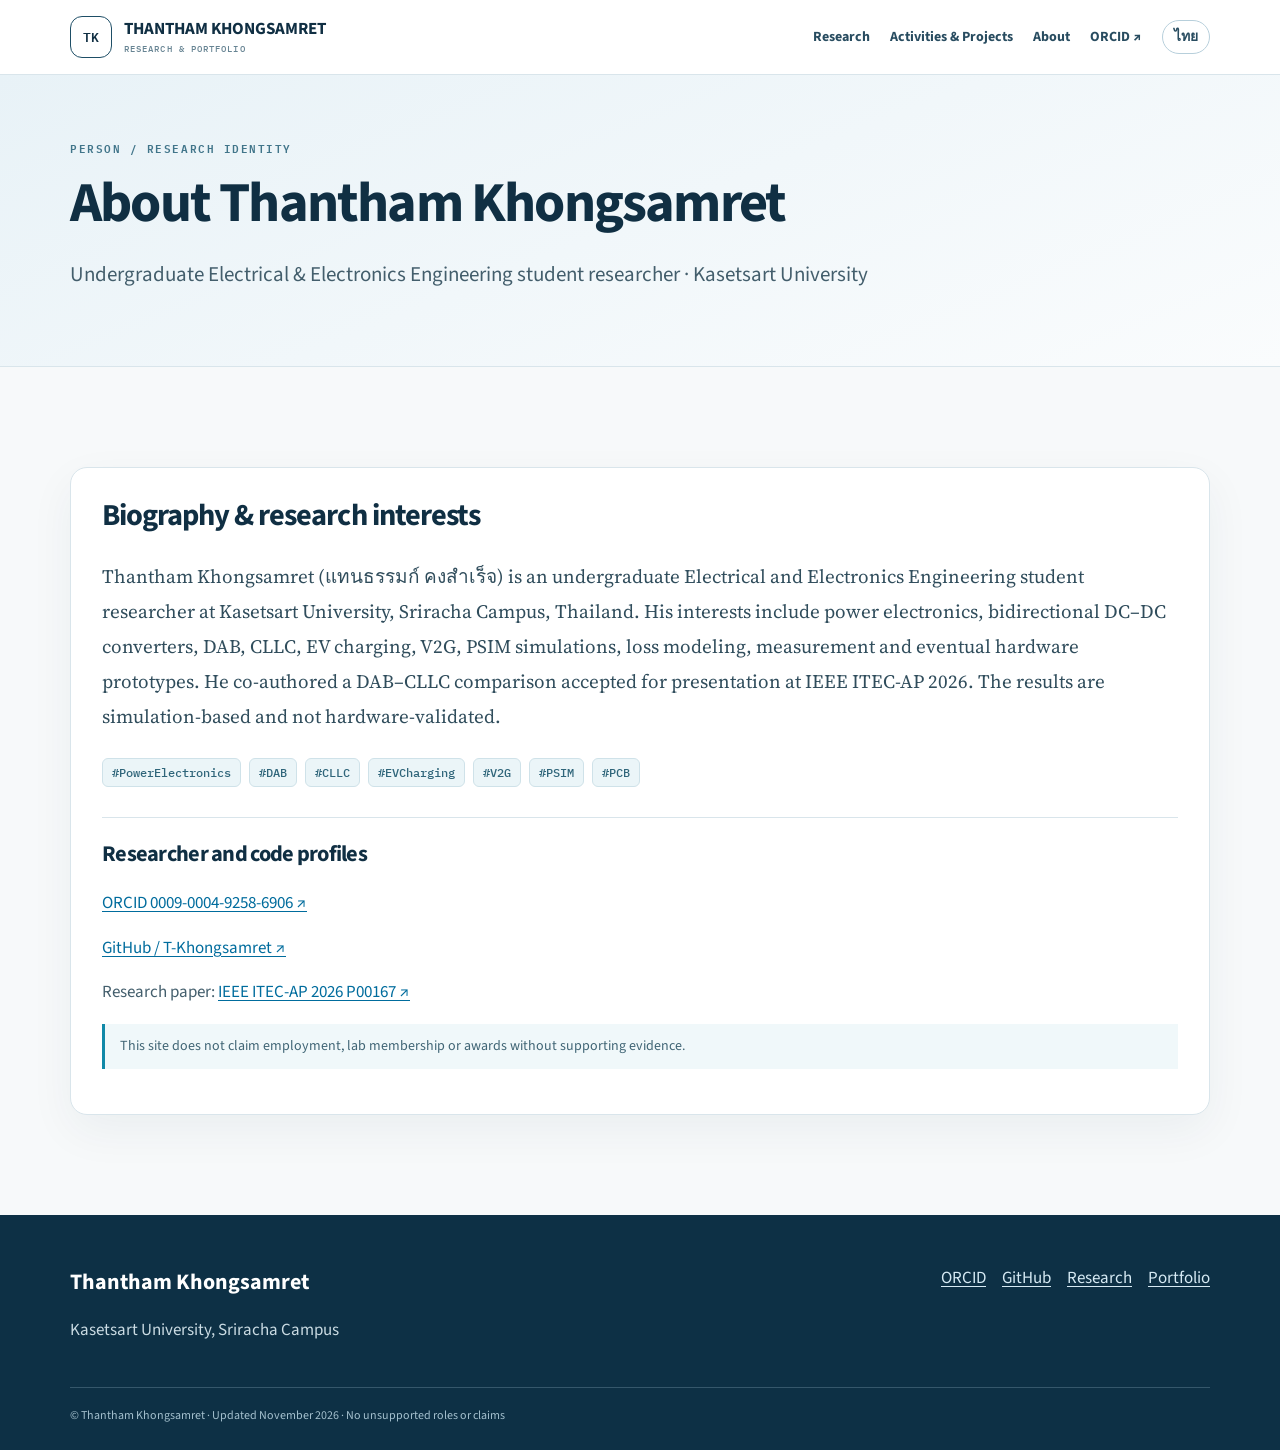
==== about/index.html @ dfe91312 "Create distinct bilingual project, learning, outreach, leadership, visits and about pages" ====
<!doctype html><html lang="en"><head><meta charset="utf-8"><meta name="viewport" content="width=device-width,initial-scale=1"><title>Thantham Khongsamret — Research Biography | Thantham Khongsamret</title><meta name="description" content="Thantham Khongsamret (แทนธรรมก์ คงสำเร็จ), power electronics and EV charging researcher at Kasetsart University."><meta name="robots" content="index,follow,max-image-preview:large"><meta name="author" content="Thantham Khongsamret"><link rel="canonical" href="https://t-khongsamret.github.io/about/"><link rel="alternate" hreflang="en" href="https://t-khongsamret.github.io/about/"><link rel="alternate" hreflang="th" href="https://t-khongsamret.github.io/th/about/"><link rel="me" href="https://orcid.org/0009-0004-9258-6906"><meta property="og:title" content="Thantham Khongsamret — Research Biography | Thantham Khongsamret"><meta property="og:description" content="Thantham Khongsamret (แทนธรรมก์ คงสำเร็จ), power electronics and EV charging researcher at Kasetsart University."><meta property="og:url" content="https://t-khongsamret.github.io/about/"><meta name="theme-color" content="#0d3045"><link rel="stylesheet" href="/assets/portfolio.css"><link rel="icon" type="image/svg+xml" href="/assets/favicon.svg"><script type="application/ld+json">{"@context":"https://schema.org","@type":"ProfilePage","mainEntity":{"@id":"https://t-khongsamret.github.io/#person","@type":"Person","name":"Thantham Khongsamret","alternateName":"แทนธรรมก์ คงสำเร็จ","sameAs":["https://orcid.org/0009-0004-9258-6906","https://github.com/T-Khongsamret"],"affiliation":{"@type":"CollegeOrUniversity","name":"Kasetsart University, Sriracha Campus"}}}</script></head><body><a href="#main" class="sno">Skip</a><header class="top"><div class="wrap top-inner"><a class="logo" href="/"><span class="logomark">TK</span><span><b>THANTHAM KHONGSAMRET</b><small>RESEARCH & PORTFOLIO</small></span></a><nav class="navlinks"><a href="/research/">Research</a><a href="/activities/">Activities & Projects</a><a href="/about/">About</a><a href="https://orcid.org/0009-0004-9258-6906" rel="me">ORCID ↗</a><a class="language" href="/th/">ไทย</a></nav></div></header><main id="main"><section class="pagehero"><div class="wrap"><div class="eyebrow">PERSON / RESEARCH IDENTITY</div><h1>About Thantham Khongsamret</h1><p class="lead">Undergraduate Electrical & Electronics Engineering student researcher · Kasetsart University</p></div></section><section class="section"><div class="wrap"><div class="panel"><h2>Biography & research interests</h2><p class="serif">Thantham Khongsamret (แทนธรรมก์ คงสำเร็จ) is an undergraduate Electrical and Electronics Engineering student researcher at Kasetsart University, Sriracha Campus, Thailand. His interests include power electronics, bidirectional DC–DC converters, DAB, CLLC, EV charging, V2G, PSIM simulations, loss modeling, measurement and eventual hardware prototypes. He co-authored a DAB–CLLC comparison accepted for presentation at IEEE ITEC-AP 2026. The results are simulation-based and not hardware-validated.</p><div class="pills"><span class="tag">#PowerElectronics</span><span class="tag">#DAB</span><span class="tag">#CLLC</span><span class="tag">#EVCharging</span><span class="tag">#V2G</span><span class="tag">#PSIM</span><span class="tag">#PCB</span></div><hr style="border:0;border-top:1px solid #d9e5eb;margin:24px 0"><h3>Researcher and code profiles</h3><p><a href="https://orcid.org/0009-0004-9258-6906" rel="me" target="_blank">ORCID 0009-0004-9258-6906 ↗</a></p><p><a href="https://github.com/T-Khongsamret" rel="me" target="_blank">GitHub / T-Khongsamret ↗</a></p><p>Research paper: <a href="/research/p00167/">IEEE ITEC-AP 2026 P00167 ↗</a></p><p class="note">This site does not claim employment, lab membership or awards without supporting evidence.</p></div></div></section></main><footer class="footer"><div class="wrap"><div class="footer-inner"><div><b>Thantham Khongsamret</b><p>Kasetsart University, Sriracha Campus</p></div><div class="footerlinks"><a href="https://orcid.org/0009-0004-9258-6906" rel="me">ORCID</a><a href="https://github.com/T-Khongsamret">GitHub</a><a href="/research/">Research</a><a href="/activities/">Portfolio</a></div></div><div class="copyright">© Thantham Khongsamret · Updated November 2026 · No unsupported roles or claims</div></div></footer><script defer src="/assets/portfolio.js"></script></body></html>
---- assets/portfolio.css ----
@import url('https://fonts.googleapis.com/css2?family=Source+Sans+3:wght@400;500;600;700;800&family=IBM+Plex+Mono:wght@400;500;600&family=Source+Serif+4:wght@400;600&display=swap');
:root{--ink:#102f43;--blue:#086b9f;--cyan:#1189a8;--muted:#567182;--line:#d9e5eb;--bg:#f7f9fa;--card:#fff;--shadow:0 16px 46px rgba(8,53,76,.055)}*{box-sizing:border-box}html{scroll-behavior:smooth}body{margin:0;color:var(--ink);background:var(--bg);font:17px/1.62 'Source Sans 3','Noto Sans Thai',Arial,sans-serif;-webkit-font-smoothing:antialiased}a{color:#006c9d;text-underline-offset:3px}h1,h2,h3{line-height:1.14;letter-spacing:-.032em;margin-top:0}h1{font-size:clamp(2.75rem,5vw,5rem)}h2{font-size:clamp(1.9rem,3vw,3rem)}h3{font-size:1.4rem}p{color:#435e6c}img,svg{max-width:100%}.wrap{width:min(1140px,calc(100% - 44px));margin:auto}.eyebrow{font:600 11px/1.5 'IBM Plex Mono',monospace;letter-spacing:.14em;text-transform:uppercase;color:#41758a}.code{font-family:'IBM Plex Mono',monospace;font-size:.85em}.top{position:sticky;top:0;z-index:50;background:rgba(255,255,255,.98);border-bottom:1px solid var(--line)}.top-inner{display:flex;align-items:center;justify-content:space-between;gap:20px;min-height:74px}.logo{display:flex;gap:12px;align-items:center;text-decoration:none;color:var(--ink)}.logomark{display:grid;place-items:center;border:1px solid #1e4e66;border-radius:12px;font:600 13px 'IBM Plex Mono';width:42px;height:42px}.logo b{display:block;font-size:17px;line-height:1.1}.logo small{display:block;margin-top:5px;font:500 9px 'IBM Plex Mono';letter-spacing:.12em;color:#678493}.navlinks{display:flex;flex-wrap:wrap;align-items:center;gap:20px}.navlinks a{font-size:14px;font-weight:700;color:#284c60;text-decoration:none}.navlinks .language{border:1px solid #b7cfdb;padding:5px 11px;border-radius:99px}.navlinks a:hover{color:var(--blue)}.hero{padding:94px 0;background:linear-gradient(152deg,#eaf4f7 0%,#f8fbfc 53%,#edf4f7 100%);border-bottom:1px solid var(--line)}.hero-grid{display:grid;grid-template-columns:1.06fr .94fr;align-items:center;gap:46px}.hero h1{margin:12px 0 20px}.lead{font-size:21px;line-height:1.63;max-width:770px}.accent{color:#0786aa}.pills{display:flex;gap:8px;flex-wrap:wrap;margin:24px 0 30px}.pill,.tag{font:500 12px 'IBM Plex Mono',monospace;color:#2f657a;background:#ebf5f8;border:1px solid #cfe2e9;padding:6px 9px;border-radius:6px}.btnrow{display:flex;gap:10px;flex-wrap:wrap;margin-top:20px}.btn{display:inline-flex;align-items:center;justify-content:center;gap:8px;min-height:44px;border:1px solid #0d3c54;border-radius:9px;padding:10px 17px;background:#0d3c54;color:#fff;text-decoration:none;font-size:14px;font-weight:700;cursor:pointer}.btn:hover{background:#006893;color:white}.btn.light{background:#fff;color:#0d3c54;border-color:#bfd3dd}.btn.light:hover{background:#eaf5fa;color:#086a97}.hero-figure,.panel,.tile,.paper-card{background:white;border:1px solid var(--line);border-radius:17px;box-shadow:var(--shadow)}.hero-figure{padding:22px}.figure-cap{display:flex;justify-content:space-between;align-items:center;gap:10px;border-bottom:1px solid var(--line);padding-bottom:15px}.figure-cap b{font:600 12px 'IBM Plex Mono'}.figarea{padding:15px;background:#f1f8fb;margin:20px 0;border-radius:9px}.numbers{display:grid;grid-template-columns:repeat(3,1fr);gap:9px}.numbers b{display:block;font-size:28px;line-height:1.2}.numbers small{font-size:11px;color:#607b89}.section{padding:76px 0}.section.soft{background:#edf4f7}.section-header{display:flex;align-items:end;justify-content:space-between;gap:24px;margin-bottom:29px}.section-header h2{margin:8px 0 0}.section-header p{max-width:410px;margin:0}.grid3{display:grid;grid-template-columns:repeat(3,minmax(0,1fr));gap:18px}.tile{display:block;text-decoration:none;color:inherit;min-height:206px;padding:24px;transition:.15s}.tile:hover{transform:translateY(-2px);border-color:#91b9c9}.tile h3{margin:27px 0 8px}.tile p{font-size:14px;line-height:1.5}.tile .index{font:500 12px 'IBM Plex Mono';color:#88a4b1}.tile span{font-weight:700;color:var(--blue);font-size:14px}.feature{display:grid;grid-template-columns:.8fr 1.2fr;border:1px solid var(--line);border-radius:17px;overflow:hidden;background:#fff;box-shadow:var(--shadow)}.feature .art{padding:25px;background:#eaf5f9;display:flex;flex-direction:column;justify-content:center}.feature .body{padding:35px 40px}.feature .body h3{font-size:2rem;margin:15px 0}.feature .body p{max-width:660px}.note{border-left:3px solid var(--cyan);padding:11px 15px;background:#f0f8fa;color:#406575;font-size:14px}.pagehero{background:linear-gradient(158deg,#e8f2f7,#fafcfd);border-bottom:1px solid var(--line);padding:65px 0 54px}.pagehero h1{font-size:clamp(2.5rem,4.4vw,4.2rem);max-width:1050px;margin:15px 0}.pagehero p{max-width:880px}.crumb{font:500 12px 'IBM Plex Mono';color:#617f8e}.crumb a{text-decoration:none}.panel{padding:31px;margin:24px 0}.panel h2{font-size:1.9rem}.paper-layout{display:grid;grid-template-columns:2fr .85fr;gap:26px;align-items:start}.side{position:sticky;top:95px}.side a{display:block;margin:11px 0}.metrics{display:grid;grid-template-columns:repeat(3,1fr);gap:12px}.metric{padding:18px;background:#ecf6f9;border-radius:11px}.metric b{display:block;font-size:27px}.metric small{font-size:12px;color:#5b7888}.figure{background:#eef7fa;border:1px solid #d8e8ef;border-radius:12px;padding:20px;margin:23px 0}.tiny{font-size:12px;color:#688390}.copy{background:white;border:1px solid #bfcfd8;border-radius:9px;padding:8px 13px;cursor:pointer;font:600 13px 'Source Sans 3'}.serif{font:19px/1.85 'Source Serif 4',Georgia,serif;color:#304d5c}.tile.blank{border-style:dashed;box-shadow:none}.chipbar{display:flex;gap:10px;flex-wrap:wrap;margin:22px 0}.chip{background:#fff;border:1px solid #c9dae3;padding:8px 14px;border-radius:30px;cursor:pointer;color:#4b6979}.chip.active{background:#113e57;color:#fff}.search{padding:13px 16px;border:1px solid #b9cfd9;border-radius:11px;width:100%;background:#fff;font:inherit;margin-bottom:24px}.research-grid{display:grid;grid-template-columns:repeat(2,1fr);gap:19px}.paper-card{padding:27px}.paper-card h3{margin:13px 0}.paper-card p{font-size:15px}.paper-card .tag{display:inline-block;margin:4px 5px 4px 0}.status{font-size:13px;color:#537383;font-weight:600}.footer{background:#0d3045;color:#d6e6ee;padding:50px 0 25px}.footer b{color:#fff;font-size:22px}.footer p{color:#cadbe3}.footer a{color:#d6eaf4}.footer-inner{display:flex;flex-wrap:wrap;gap:20px;align-items:start;justify-content:space-between}.footerlinks{display:flex;flex-wrap:wrap;gap:16px}.copyright{border-top:1px solid #35576b;margin-top:25px;padding-top:18px;color:#a4c0ce;font-size:12px}.archive{font-size:13px;border:1px dashed #bad1dc;padding:20px;border-radius:10px}.noresults{padding:25px;border:1px dashed #bed1da}.license{padding:14px 16px;border:1px solid #dec79e;background:#fff8e9;border-radius:10px;color:#775b33;font-size:14px}.responsive-frame{border:1px solid #bed0d9;border-radius:10px;width:100%;height:540px;background:#f3f6f7}.sno{position:absolute;left:-100vw}.sno:focus{left:12px;top:12px;background:white;padding:8px}section[id]{scroll-margin-top:85px}@media(max-width:900px){.hero-grid,.paper-layout{grid-template-columns:1fr}.hero{padding:54px 0}.side{position:static}.grid3{grid-template-columns:repeat(2,1fr)}.feature .body{padding:27px}}@media(max-width:650px){body{font-size:16px}.wrap{width:calc(100% - 30px)}.top-inner{display:block;padding:13px 0}.logo{margin-bottom:14px}.navlinks{gap:13px}.navlinks a{font-size:12px}.hero h1{font-size:3.05rem}.lead{font-size:18px}.section{padding:48px 0}.section-header{display:block}.grid3,.feature,.research-grid,.metrics{grid-template-columns:1fr}.feature .art{padding:17px}.feature .body{padding:24px}.panel{padding:20px}.pagehero{padding:45px 0}.responsive-frame{height:380px}}
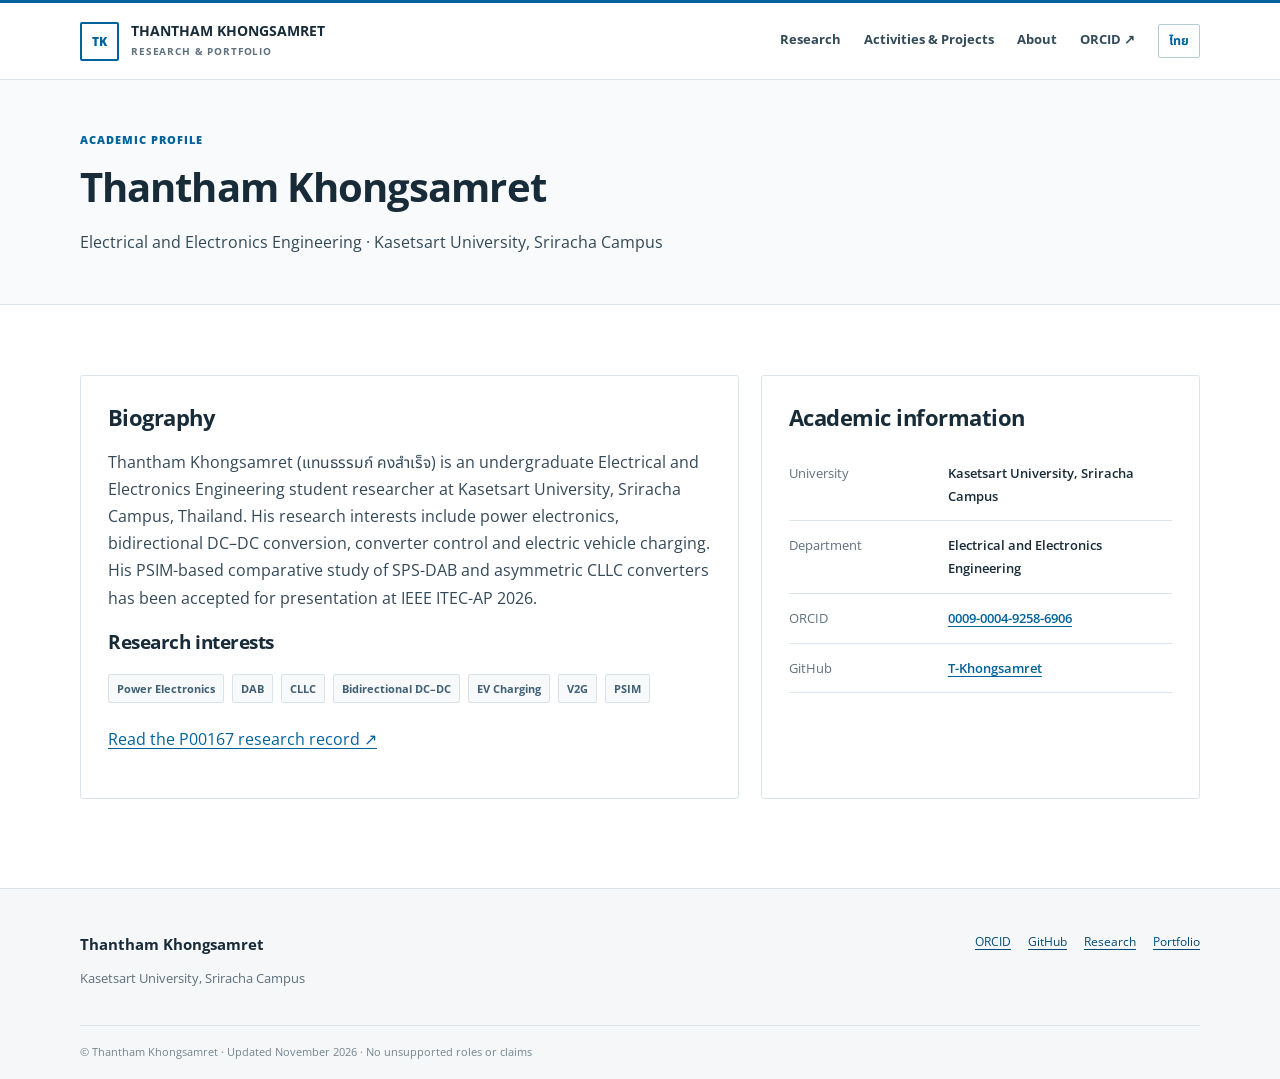
==== commit 0b7e08ca: "Simplify academic biography and remove process-oriented website copy" ====
--- a/about/index.html
+++ b/about/index.html
@@ -1 +1 @@
-<!doctype html><html lang="en"><head><meta charset="utf-8"><meta name="viewport" content="width=device-width,initial-scale=1"><title>Thantham Khongsamret — Research Biography | Thantham Khongsamret</title><meta name="description" content="Thantham Khongsamret (แทนธรรมก์ คงสำเร็จ), power electronics and EV charging researcher at Kasetsart University."><meta name="robots" content="index,follow,max-image-preview:large"><meta name="author" content="Thantham Khongsamret"><link rel="canonical" href="https://t-khongsamret.github.io/about/"><link rel="alternate" hreflang="en" href="https://t-khongsamret.github.io/about/"><link rel="alternate" hreflang="th" href="https://t-khongsamret.github.io/th/about/"><link rel="me" href="https://orcid.org/0009-0004-9258-6906"><meta property="og:title" content="Thantham Khongsamret — Research Biography | Thantham Khongsamret"><meta property="og:description" content="Thantham Khongsamret (แทนธรรมก์ คงสำเร็จ), power electronics and EV charging researcher at Kasetsart University."><meta property="og:url" content="https://t-khongsamret.github.io/about/"><meta name="theme-color" content="#0d3045"><link rel="stylesheet" href="/assets/portfolio.css"><link rel="icon" type="image/svg+xml" href="/assets/favicon.svg"><script type="application/ld+json">{"@context":"https://schema.org","@type":"ProfilePage","mainEntity":{"@id":"https://t-khongsamret.github.io/#person","@type":"Person","name":"Thantham Khongsamret","alternateName":"แทนธรรมก์ คงสำเร็จ","sameAs":["https://orcid.org/0009-0004-9258-6906","https://github.com/T-Khongsamret"],"affiliation":{"@type":"CollegeOrUniversity","name":"Kasetsart University, Sriracha Campus"}}}</script></head><body><a href="#main" class="sno">Skip</a><header class="top"><div class="wrap top-inner"><a class="logo" href="/"><span class="logomark">TK</span><span><b>THANTHAM KHONGSAMRET</b><small>RESEARCH & PORTFOLIO</small></span></a><nav class="navlinks"><a href="/research/">Research</a><a href="/activities/">Activities & Projects</a><a href="/about/">About</a><a href="https://orcid.org/0009-0004-9258-6906" rel="me">ORCID ↗</a><a class="language" href="/th/">ไทย</a></nav></div></header><main id="main"><section class="pagehero"><div class="wrap"><div class="eyebrow">PERSON / RESEARCH IDENTITY</div><h1>About Thantham Khongsamret</h1><p class="lead">Undergraduate Electrical & Electronics Engineering student researcher · Kasetsart University</p></div></section><section class="section"><div class="wrap"><div class="panel"><h2>Biography & research interests</h2><p class="serif">Thantham Khongsamret (แทนธรรมก์ คงสำเร็จ) is an undergraduate Electrical and Electronics Engineering student researcher at Kasetsart University, Sriracha Campus, Thailand. His interests include power electronics, bidirectional DC–DC converters, DAB, CLLC, EV charging, V2G, PSIM simulations, loss modeling, measurement and eventual hardware prototypes. He co-authored a DAB–CLLC comparison accepted for presentation at IEEE ITEC-AP 2026. The results are simulation-based and not hardware-validated.</p><div class="pills"><span class="tag">#PowerElectronics</span><span class="tag">#DAB</span><span class="tag">#CLLC</span><span class="tag">#EVCharging</span><span class="tag">#V2G</span><span class="tag">#PSIM</span><span class="tag">#PCB</span></div><hr style="border:0;border-top:1px solid #d9e5eb;margin:24px 0"><h3>Researcher and code profiles</h3><p><a href="https://orcid.org/0009-0004-9258-6906" rel="me" target="_blank">ORCID 0009-0004-9258-6906 ↗</a></p><p><a href="https://github.com/T-Khongsamret" rel="me" target="_blank">GitHub / T-Khongsamret ↗</a></p><p>Research paper: <a href="/research/p00167/">IEEE ITEC-AP 2026 P00167 ↗</a></p><p class="note">This site does not claim employment, lab membership or awards without supporting evidence.</p></div></div></section></main><footer class="footer"><div class="wrap"><div class="footer-inner"><div><b>Thantham Khongsamret</b><p>Kasetsart University, Sriracha Campus</p></div><div class="footerlinks"><a href="https://orcid.org/0009-0004-9258-6906" rel="me">ORCID</a><a href="https://github.com/T-Khongsamret">GitHub</a><a href="/research/">Research</a><a href="/activities/">Portfolio</a></div></div><div class="copyright">© Thantham Khongsamret · Updated November 2026 · No unsupported roles or claims</div></div></footer><script defer src="/assets/portfolio.js"></script></body></html>+<!doctype html><html lang="en"><head><meta charset="utf-8"><meta name="viewport" content="width=device-width,initial-scale=1"><title>Thantham Khongsamret — Research Biography | Thantham Khongsamret</title><meta name="description" content="Thantham Khongsamret (แทนธรรมก์ คงสำเร็จ), power electronics and EV charging researcher at Kasetsart University."><meta name="robots" content="index,follow,max-image-preview:large"><meta name="author" content="Thantham Khongsamret"><link rel="canonical" href="https://t-khongsamret.github.io/about/"><link rel="alternate" hreflang="en" href="https://t-khongsamret.github.io/about/"><link rel="alternate" hreflang="th" href="https://t-khongsamret.github.io/th/about/"><link rel="me" href="https://orcid.org/0009-0004-9258-6906"><meta property="og:title" content="Thantham Khongsamret — Research Biography | Thantham Khongsamret"><meta property="og:description" content="Thantham Khongsamret (แทนธรรมก์ คงสำเร็จ), power electronics and EV charging researcher at Kasetsart University."><meta property="og:url" content="https://t-khongsamret.github.io/about/"><meta name="theme-color" content="#0d3045"><link rel="stylesheet" href="/assets/portfolio.css"><link rel="icon" type="image/svg+xml" href="/assets/favicon.svg"><script type="application/ld+json">{"@context":"https://schema.org","@type":"ProfilePage","mainEntity":{"@id":"https://t-khongsamret.github.io/#person","@type":"Person","name":"Thantham Khongsamret","alternateName":"แทนธรรมก์ คงสำเร็จ","sameAs":["https://orcid.org/0009-0004-9258-6906","https://github.com/T-Khongsamret"],"affiliation":{"@type":"CollegeOrUniversity","name":"Kasetsart University, Sriracha Campus"}}}</script></head><body><a href="#main" class="sno">Skip</a><header class="top"><div class="wrap top-inner"><a class="logo" href="/"><span class="logomark">TK</span><span><b>THANTHAM KHONGSAMRET</b><small>RESEARCH & PORTFOLIO</small></span></a><nav class="navlinks"><a href="/research/">Research</a><a href="/activities/">Activities & Projects</a><a href="/about/">About</a><a href="https://orcid.org/0009-0004-9258-6906" rel="me">ORCID ↗</a><a class="language" href="/th/">ไทย</a></nav></div></header><main id="main"><section class="pagehero"><div class="wrap"><div class="eyebrow">ACADEMIC PROFILE</div><h1>Thantham Khongsamret</h1><p class="lead">Electrical and Electronics Engineering · Kasetsart University, Sriracha Campus</p></div></section><section class="section"><div class="wrap about-grid"><article class="panel"><h2>Biography</h2><p>Thantham Khongsamret (แทนธรรมก์ คงสำเร็จ) is an undergraduate Electrical and Electronics Engineering student researcher at Kasetsart University, Sriracha Campus, Thailand. His research interests include power electronics, bidirectional DC–DC conversion, converter control and electric vehicle charging. His PSIM-based comparative study of SPS-DAB and asymmetric CLLC converters has been accepted for presentation at IEEE ITEC-AP 2026.</p><h3>Research interests</h3><div class="pills"><span class="tag">Power Electronics</span><span class="tag">DAB</span><span class="tag">CLLC</span><span class="tag">Bidirectional DC–DC</span><span class="tag">EV Charging</span><span class="tag">V2G</span><span class="tag">PSIM</span></div><p><a href="/research/p00167/">Read the P00167 research record ↗</a></p></article><aside class="panel"><h2>Academic information</h2><dl><div class="facts"><dt>University</dt><dd>Kasetsart University, Sriracha Campus</dd></div><div class="facts"><dt>Department</dt><dd>Electrical and Electronics Engineering</dd></div><div class="facts"><dt>ORCID</dt><dd><a href="https://orcid.org/0009-0004-9258-6906" rel="me">0009-0004-9258-6906</a></dd></div><div class="facts"><dt>GitHub</dt><dd><a href="https://github.com/T-Khongsamret">T-Khongsamret</a></dd></div></dl></aside></div></section></main><footer class="footer"><div class="wrap"><div class="footer-inner"><div><b>Thantham Khongsamret</b><p>Kasetsart University, Sriracha Campus</p></div><div class="footerlinks"><a href="https://orcid.org/0009-0004-9258-6906" rel="me">ORCID</a><a href="https://github.com/T-Khongsamret">GitHub</a><a href="/research/">Research</a><a href="/activities/">Portfolio</a></div></div><div class="copyright">© Thantham Khongsamret · Updated November 2026 · No unsupported roles or claims</div></div></footer><script defer src="/assets/portfolio.js"></script></body></html>
--- a/assets/portfolio.css
+++ b/assets/portfolio.css
@@ -1,2 +1,16 @@
-@import url('https://fonts.googleapis.com/css2?family=Source+Sans+3:wght@400;500;600;700;800&family=IBM+Plex+Mono:wght@400;500;600&family=Source+Serif+4:wght@400;600&display=swap');
-:root{--ink:#102f43;--blue:#086b9f;--cyan:#1189a8;--muted:#567182;--line:#d9e5eb;--bg:#f7f9fa;--card:#fff;--shadow:0 16px 46px rgba(8,53,76,.055)}*{box-sizing:border-box}html{scroll-behavior:smooth}body{margin:0;color:var(--ink);background:var(--bg);font:17px/1.62 'Source Sans 3','Noto Sans Thai',Arial,sans-serif;-webkit-font-smoothing:antialiased}a{color:#006c9d;text-underline-offset:3px}h1,h2,h3{line-height:1.14;letter-spacing:-.032em;margin-top:0}h1{font-size:clamp(2.75rem,5vw,5rem)}h2{font-size:clamp(1.9rem,3vw,3rem)}h3{font-size:1.4rem}p{color:#435e6c}img,svg{max-width:100%}.wrap{width:min(1140px,calc(100% - 44px));margin:auto}.eyebrow{font:600 11px/1.5 'IBM Plex Mono',monospace;letter-spacing:.14em;text-transform:uppercase;color:#41758a}.code{font-family:'IBM Plex Mono',monospace;font-size:.85em}.top{position:sticky;top:0;z-index:50;background:rgba(255,255,255,.98);border-bottom:1px solid var(--line)}.top-inner{display:flex;align-items:center;justify-content:space-between;gap:20px;min-height:74px}.logo{display:flex;gap:12px;align-items:center;text-decoration:none;color:var(--ink)}.logomark{display:grid;place-items:center;border:1px solid #1e4e66;border-radius:12px;font:600 13px 'IBM Plex Mono';width:42px;height:42px}.logo b{display:block;font-size:17px;line-height:1.1}.logo small{display:block;margin-top:5px;font:500 9px 'IBM Plex Mono';letter-spacing:.12em;color:#678493}.navlinks{display:flex;flex-wrap:wrap;align-items:center;gap:20px}.navlinks a{font-size:14px;font-weight:700;color:#284c60;text-decoration:none}.navlinks .language{border:1px solid #b7cfdb;padding:5px 11px;border-radius:99px}.navlinks a:hover{color:var(--blue)}.hero{padding:94px 0;background:linear-gradient(152deg,#eaf4f7 0%,#f8fbfc 53%,#edf4f7 100%);border-bottom:1px solid var(--line)}.hero-grid{display:grid;grid-template-columns:1.06fr .94fr;align-items:center;gap:46px}.hero h1{margin:12px 0 20px}.lead{font-size:21px;line-height:1.63;max-width:770px}.accent{color:#0786aa}.pills{display:flex;gap:8px;flex-wrap:wrap;margin:24px 0 30px}.pill,.tag{font:500 12px 'IBM Plex Mono',monospace;color:#2f657a;background:#ebf5f8;border:1px solid #cfe2e9;padding:6px 9px;border-radius:6px}.btnrow{display:flex;gap:10px;flex-wrap:wrap;margin-top:20px}.btn{display:inline-flex;align-items:center;justify-content:center;gap:8px;min-height:44px;border:1px solid #0d3c54;border-radius:9px;padding:10px 17px;background:#0d3c54;color:#fff;text-decoration:none;font-size:14px;font-weight:700;cursor:pointer}.btn:hover{background:#006893;color:white}.btn.light{background:#fff;color:#0d3c54;border-color:#bfd3dd}.btn.light:hover{background:#eaf5fa;color:#086a97}.hero-figure,.panel,.tile,.paper-card{background:white;border:1px solid var(--line);border-radius:17px;box-shadow:var(--shadow)}.hero-figure{padding:22px}.figure-cap{display:flex;justify-content:space-between;align-items:center;gap:10px;border-bottom:1px solid var(--line);padding-bottom:15px}.figure-cap b{font:600 12px 'IBM Plex Mono'}.figarea{padding:15px;background:#f1f8fb;margin:20px 0;border-radius:9px}.numbers{display:grid;grid-template-columns:repeat(3,1fr);gap:9px}.numbers b{display:block;font-size:28px;line-height:1.2}.numbers small{font-size:11px;color:#607b89}.section{padding:76px 0}.section.soft{background:#edf4f7}.section-header{display:flex;align-items:end;justify-content:space-between;gap:24px;margin-bottom:29px}.section-header h2{margin:8px 0 0}.section-header p{max-width:410px;margin:0}.grid3{display:grid;grid-template-columns:repeat(3,minmax(0,1fr));gap:18px}.tile{display:block;text-decoration:none;color:inherit;min-height:206px;padding:24px;transition:.15s}.tile:hover{transform:translateY(-2px);border-color:#91b9c9}.tile h3{margin:27px 0 8px}.tile p{font-size:14px;line-height:1.5}.tile .index{font:500 12px 'IBM Plex Mono';color:#88a4b1}.tile span{font-weight:700;color:var(--blue);font-size:14px}.feature{display:grid;grid-template-columns:.8fr 1.2fr;border:1px solid var(--line);border-radius:17px;overflow:hidden;background:#fff;box-shadow:var(--shadow)}.feature .art{padding:25px;background:#eaf5f9;display:flex;flex-direction:column;justify-content:center}.feature .body{padding:35px 40px}.feature .body h3{font-size:2rem;margin:15px 0}.feature .body p{max-width:660px}.note{border-left:3px solid var(--cyan);padding:11px 15px;background:#f0f8fa;color:#406575;font-size:14px}.pagehero{background:linear-gradient(158deg,#e8f2f7,#fafcfd);border-bottom:1px solid var(--line);padding:65px 0 54px}.pagehero h1{font-size:clamp(2.5rem,4.4vw,4.2rem);max-width:1050px;margin:15px 0}.pagehero p{max-width:880px}.crumb{font:500 12px 'IBM Plex Mono';color:#617f8e}.crumb a{text-decoration:none}.panel{padding:31px;margin:24px 0}.panel h2{font-size:1.9rem}.paper-layout{display:grid;grid-template-columns:2fr .85fr;gap:26px;align-items:start}.side{position:sticky;top:95px}.side a{display:block;margin:11px 0}.metrics{display:grid;grid-template-columns:repeat(3,1fr);gap:12px}.metric{padding:18px;background:#ecf6f9;border-radius:11px}.metric b{display:block;font-size:27px}.metric small{font-size:12px;color:#5b7888}.figure{background:#eef7fa;border:1px solid #d8e8ef;border-radius:12px;padding:20px;margin:23px 0}.tiny{font-size:12px;color:#688390}.copy{background:white;border:1px solid #bfcfd8;border-radius:9px;padding:8px 13px;cursor:pointer;font:600 13px 'Source Sans 3'}.serif{font:19px/1.85 'Source Serif 4',Georgia,serif;color:#304d5c}.tile.blank{border-style:dashed;box-shadow:none}.chipbar{display:flex;gap:10px;flex-wrap:wrap;margin:22px 0}.chip{background:#fff;border:1px solid #c9dae3;padding:8px 14px;border-radius:30px;cursor:pointer;color:#4b6979}.chip.active{background:#113e57;color:#fff}.search{padding:13px 16px;border:1px solid #b9cfd9;border-radius:11px;width:100%;background:#fff;font:inherit;margin-bottom:24px}.research-grid{display:grid;grid-template-columns:repeat(2,1fr);gap:19px}.paper-card{padding:27px}.paper-card h3{margin:13px 0}.paper-card p{font-size:15px}.paper-card .tag{display:inline-block;margin:4px 5px 4px 0}.status{font-size:13px;color:#537383;font-weight:600}.footer{background:#0d3045;color:#d6e6ee;padding:50px 0 25px}.footer b{color:#fff;font-size:22px}.footer p{color:#cadbe3}.footer a{color:#d6eaf4}.footer-inner{display:flex;flex-wrap:wrap;gap:20px;align-items:start;justify-content:space-between}.footerlinks{display:flex;flex-wrap:wrap;gap:16px}.copyright{border-top:1px solid #35576b;margin-top:25px;padding-top:18px;color:#a4c0ce;font-size:12px}.archive{font-size:13px;border:1px dashed #bad1dc;padding:20px;border-radius:10px}.noresults{padding:25px;border:1px dashed #bed1da}.license{padding:14px 16px;border:1px solid #dec79e;background:#fff8e9;border-radius:10px;color:#775b33;font-size:14px}.responsive-frame{border:1px solid #bed0d9;border-radius:10px;width:100%;height:540px;background:#f3f6f7}.sno{position:absolute;left:-100vw}.sno:focus{left:12px;top:12px;background:white;padding:8px}section[id]{scroll-margin-top:85px}@media(max-width:900px){.hero-grid,.paper-layout{grid-template-columns:1fr}.hero{padding:54px 0}.side{position:static}.grid3{grid-template-columns:repeat(2,1fr)}.feature .body{padding:27px}}@media(max-width:650px){body{font-size:16px}.wrap{width:calc(100% - 30px)}.top-inner{display:block;padding:13px 0}.logo{margin-bottom:14px}.navlinks{gap:13px}.navlinks a{font-size:12px}.hero h1{font-size:3.05rem}.lead{font-size:18px}.section{padding:48px 0}.section-header{display:block}.grid3,.feature,.research-grid,.metrics{grid-template-columns:1fr}.feature .art{padding:17px}.feature .body{padding:24px}.panel{padding:20px}.pagehero{padding:45px 0}.responsive-frame{height:380px}}+@import url('https://fonts.googleapis.com/css2?family=Open+Sans:wght@400;500;600;700;800&family=Noto+Sans+Thai:wght@400;500;600;700&display=swap');
+:root{--blue:#00629b;--darkblue:#004a77;--ink:#172b38;--body:#344957;--muted:#60717e;--line:#dce4e9;--bg:#f6f8fa;--paper:#fff}
+*{box-sizing:border-box}html{scroll-behavior:smooth}body{margin:0;background:white;color:var(--ink);font:15.5px/1.75 'Open Sans','Noto Sans Thai',Arial,sans-serif;-webkit-font-smoothing:antialiased}img,svg{max-width:100%;height:auto}a{color:var(--blue);text-underline-offset:3px}a:hover{color:var(--darkblue)}h1,h2,h3{line-height:1.3;letter-spacing:-.023em;color:var(--ink);margin:0 0 17px;font-weight:700}h1{font-size:clamp(2.25rem,3.8vw,3.55rem)}h2{font-size:clamp(1.6rem,2.4vw,2.16rem)}h3{font-size:1.2rem}p{color:var(--body);margin:0 0 18px}button,input{font:inherit}button{cursor:pointer}.wrap{width:min(1120px,calc(100% - 50px));margin:auto}.eyebrow{font-size:11px;line-height:1.5;font-weight:800;letter-spacing:.09em;text-transform:uppercase;color:var(--blue)}.code{font-family:ui-monospace,Consolas,monospace;font-size:.85em}.tiny{font-size:11.5px;color:var(--muted);line-height:1.65}.sno{position:absolute;left:-9999px}.sno:focus{left:15px;top:15px;background:white;padding:9px;z-index:99}*:focus-visible{outline:3px solid #83c9ea;outline-offset:3px}
+.top{background:white;position:sticky;top:0;z-index:50;border-top:3px solid var(--blue);border-bottom:1px solid var(--line)}.top-inner{display:flex;align-items:center;justify-content:space-between;gap:24px;min-height:76px}.logo{display:flex;gap:12px;align-items:center;color:var(--ink);text-decoration:none;white-space:nowrap}.logomark{width:39px;height:39px;display:grid;place-items:center;border:2px solid var(--blue);color:var(--blue);border-radius:2px;font-size:12px;font-weight:800;letter-spacing:.04em}.logo b{display:block;font-size:14px;line-height:1.25}.logo small{display:block;font-size:10px;font-weight:700;color:var(--muted);letter-spacing:.085em;margin-top:4px}.navlinks{display:flex;align-items:center;justify-content:flex-end;gap:23px;flex-wrap:wrap}.navlinks a{font-size:12.5px;font-weight:700;text-decoration:none;color:#334b59;border-bottom:2px solid transparent;padding:8px 0;white-space:nowrap}.navlinks a:hover,.navlinks a[aria-current="page"]{color:var(--blue);border-bottom-color:var(--blue)}.navlinks a.language{border:1px solid #b6cbd8;border-radius:2px;padding:5px 10px;color:var(--blue)}
+.hero{padding:68px 0 70px;background:#fff;border-bottom:1px solid var(--line)}.hero-grid{display:grid;grid-template-columns:1.07fr .93fr;gap:47px;align-items:center}.hero h1{margin:14px 0 19px}.lead{font-size:17px;line-height:1.82;max-width:760px}.hero .lead{max-width:620px}.accent{color:var(--blue)}.pills{display:flex;gap:8px;flex-wrap:wrap;margin:19px 0 23px}.pill,.tag{font-size:11px;display:inline-block;font-weight:700;padding:4px 8px;color:#3f6075;background:#f7f9fa;border:1px solid #d8e3e9;border-radius:2px}.btnrow{display:flex;gap:10px;flex-wrap:wrap;align-items:center;margin-top:20px}.btn{display:inline-flex;justify-content:center;align-items:center;gap:8px;min-height:43px;background:var(--blue);border:1px solid var(--blue);color:white!important;text-decoration:none;font-size:12.5px;line-height:1.35;font-weight:700;padding:10px 16px;border-radius:3px}.btn:hover{background:var(--darkblue)}.btn.light{background:white;color:var(--blue)!important;border-color:#adc6d6}.btn.light:hover{background:#f4f8fa}
+.hero-figure{padding:19px;background:white;border:1px solid var(--line)}.figure-cap{display:flex;justify-content:space-between;align-items:center;gap:10px;border-bottom:1px solid var(--line);padding-bottom:13px}.figure-cap b{font-size:11px;letter-spacing:.04em}.figarea{padding:8px;margin:17px 0;background:#fff}.numbers{display:grid;grid-template-columns:repeat(3,minmax(0,1fr));gap:10px;border-top:1px solid var(--line);padding-top:16px}.numbers b{display:block;font-size:25px;line-height:1.2}.numbers small{font-size:10.5px;color:var(--muted);display:block;margin-top:6px}
+.section{padding:70px 0}.section.soft{background:var(--bg);border-top:1px solid var(--line);border-bottom:1px solid var(--line)}.section-header{display:flex;justify-content:space-between;align-items:start;gap:35px;margin-bottom:27px}.section-header h2{margin:8px 0 0}.section-header p{font-size:13px;max-width:400px;margin:3px 0 0}.grid3{display:grid;grid-template-columns:repeat(3,minmax(0,1fr));gap:14px}.tile{display:block;text-decoration:none;color:var(--ink);padding:21px;border:1px solid var(--line);background:white;min-height:178px;border-radius:3px;transition:border-color .15s}.tile:hover{border-color:var(--blue);transform:none}.tile h3{margin:17px 0 8px;font-size:16px}.tile p{font-size:12.5px;line-height:1.7;min-height:43px}.tile .index{font-size:10px;color:#7d8d98;letter-spacing:.055em;font-weight:700}.tile span{font-size:12px;font-weight:700;color:var(--blue)}
+.feature{display:grid;grid-template-columns:.83fr 1.17fr;border:1px solid var(--line);background:#fff;border-radius:3px;overflow:hidden;box-shadow:none}.feature .art{display:flex;flex-direction:column;justify-content:center;padding:24px;background:var(--bg);border-right:1px solid var(--line)}.feature .body{padding:32px 35px}.feature .body h3{font-size:22px;line-height:1.47;margin:12px 0 16px}.feature .body p{font-size:14px}.note{font-size:12.5px;color:#405968;line-height:1.75;padding:10px 13px;background:#f5f8fa;border-left:3px solid #83aabd}
+.pagehero{padding:52px 0 48px;background:#f8fafb;border-bottom:1px solid var(--line)}.pagehero h1{max-width:970px;margin:13px 0 15px;font-size:clamp(2rem,3.1vw,2.95rem)}.pagehero .lead{font-size:15.5px;margin-bottom:0}.pagehero .note{margin-top:12px}.crumb{color:var(--muted);font-size:12px}.crumb a{text-decoration:none}
+.panel,.paper-card{padding:27px;margin:0;background:white;border:1px solid var(--line);border-radius:3px;box-shadow:none}.panel{margin-bottom:19px}.panel h2{font-size:22px}.panel h3{margin-top:17px}.paper-layout{display:grid;grid-template-columns:minmax(0,1fr) 255px;gap:24px;align-items:start}.paper-layout article{min-width:0}.side{position:sticky;top:99px}.side .panel{padding:19px}.side a{display:block;margin:0;text-decoration:none;line-height:1.55;padding:6px 0;font-size:12.5px}.side a:hover{text-decoration:underline}
+.metrics{display:grid;grid-template-columns:repeat(3,minmax(0,1fr));gap:0;margin:22px 0;border:1px solid var(--line)}.metric{background:#f8fafb;padding:17px;border-right:1px solid var(--line);border-radius:0}.metric:last-child{border:0}.metric b{display:block;font-size:23px;line-height:1.4}.metric small{font-size:11px;color:var(--muted)}.figure{background:white;border:1px solid var(--line);padding:19px;margin:22px 0;border-radius:3px}.figure img{display:block;margin:auto}.serif{font:14px/1.98 'Open Sans','Noto Sans Thai',Arial,sans-serif;color:#2d4451}
+.research-grid{display:grid;grid-template-columns:repeat(2,minmax(0,1fr));gap:18px}.paper-card h3{font-size:18px;line-height:1.55}.paper-card p{font-size:13.5px}.status{color:#526f80;font-size:12px;font-weight:700}.chipbar{display:flex;flex-wrap:wrap;gap:7px;margin:22px 0}.chip{border:1px solid #c9dae4;background:white;color:#456171;font-size:12px;font-weight:700;padding:8px 12px;border-radius:2px}.chip.active{background:var(--blue);color:white;border-color:var(--blue)}.chip:hover{border-color:var(--blue)}.search{width:100%;max-width:520px;background:white;border:1px solid #c9d9e3;border-radius:3px;padding:12px 14px;margin-bottom:24px;font:inherit;font-size:13px}.paper-card.tile.blank{box-shadow:none;border:1px dashed #cad6de}.noresults{padding:24px;border:1px solid var(--line);font-size:13px;color:var(--muted)}.archive{border:1px solid var(--line);padding:20px;font-size:13px}.copy{border:1px solid var(--blue);color:var(--blue);background:white;padding:8px 12px;border-radius:2px;font-size:12px}.license{font-size:12px;background:#fcfaf5;border:1px solid #e3d6bf;border-radius:2px;padding:13px;color:#655643}.responsive-frame{width:100%;height:610px;border:1px solid #cbd9e1;background:#f3f5f6;border-radius:2px;margin:20px 0;display:block}
+.footer{background:#f5f7f8;color:#3e5666;padding:42px 0 18px;border-top:1px solid var(--line)}.footer b{font-size:15px;color:var(--ink)}.footer p{font-size:12.5px;margin:10px 0;color:#5f707c}.footer a{font-size:12px;color:var(--darkblue)}.footer-inner{display:flex;justify-content:space-between;flex-wrap:wrap;gap:20px}.footerlinks{display:flex;gap:17px;flex-wrap:wrap}.copyright{border-top:1px solid var(--line);margin-top:25px;padding-top:16px;color:#758590;font-size:11px}.facts{display:grid;grid-template-columns:145px 1fr;gap:14px;border-bottom:1px solid var(--line);padding:13px 0;font-size:13px}.facts dt{color:var(--muted)}.facts dd{margin:0;font-weight:600}.about-grid{display:grid;grid-template-columns:1.5fr 1fr;gap:22px}
+section[id]{scroll-margin-top:100px}[hidden]{display:none!important}
+@media(max-width:950px){.hero-grid,.paper-layout,.about-grid{grid-template-columns:1fr}.hero{padding:52px 0}.side{position:static}.grid3{grid-template-columns:repeat(2,1fr)}}
+@media(max-width:670px){body{font-size:14.5px}.wrap{width:calc(100% - 30px)}.top-inner{display:block;padding:13px 0;min-height:0}.logo{margin-bottom:10px}.navlinks{justify-content:flex-start;gap:12px}.navlinks a{font-size:11px;padding:5px 0}.hero{padding:39px 0}.hero h1{font-size:2.12rem}.lead,.hero .lead{font-size:15px}.section{padding:43px 0}.section-header{display:block}.section-header p{margin-top:12px}.grid3,.feature,.research-grid,.metrics{grid-template-columns:1fr}.feature .art{border-right:0;border-bottom:1px solid var(--line)}.feature .body{padding:23px}.tile{min-height:0}.tile p{min-height:0}.paper-card,.panel{padding:19px}.metric{border-right:0;border-bottom:1px solid var(--line)}.metric:last-child{border:0}.pagehero{padding:37px 0}.pagehero h1{font-size:2rem}.responsive-frame{height:445px}.footer-inner{display:block}.footerlinks{margin-top:20px}.facts{grid-template-columns:1fr;gap:4px}}
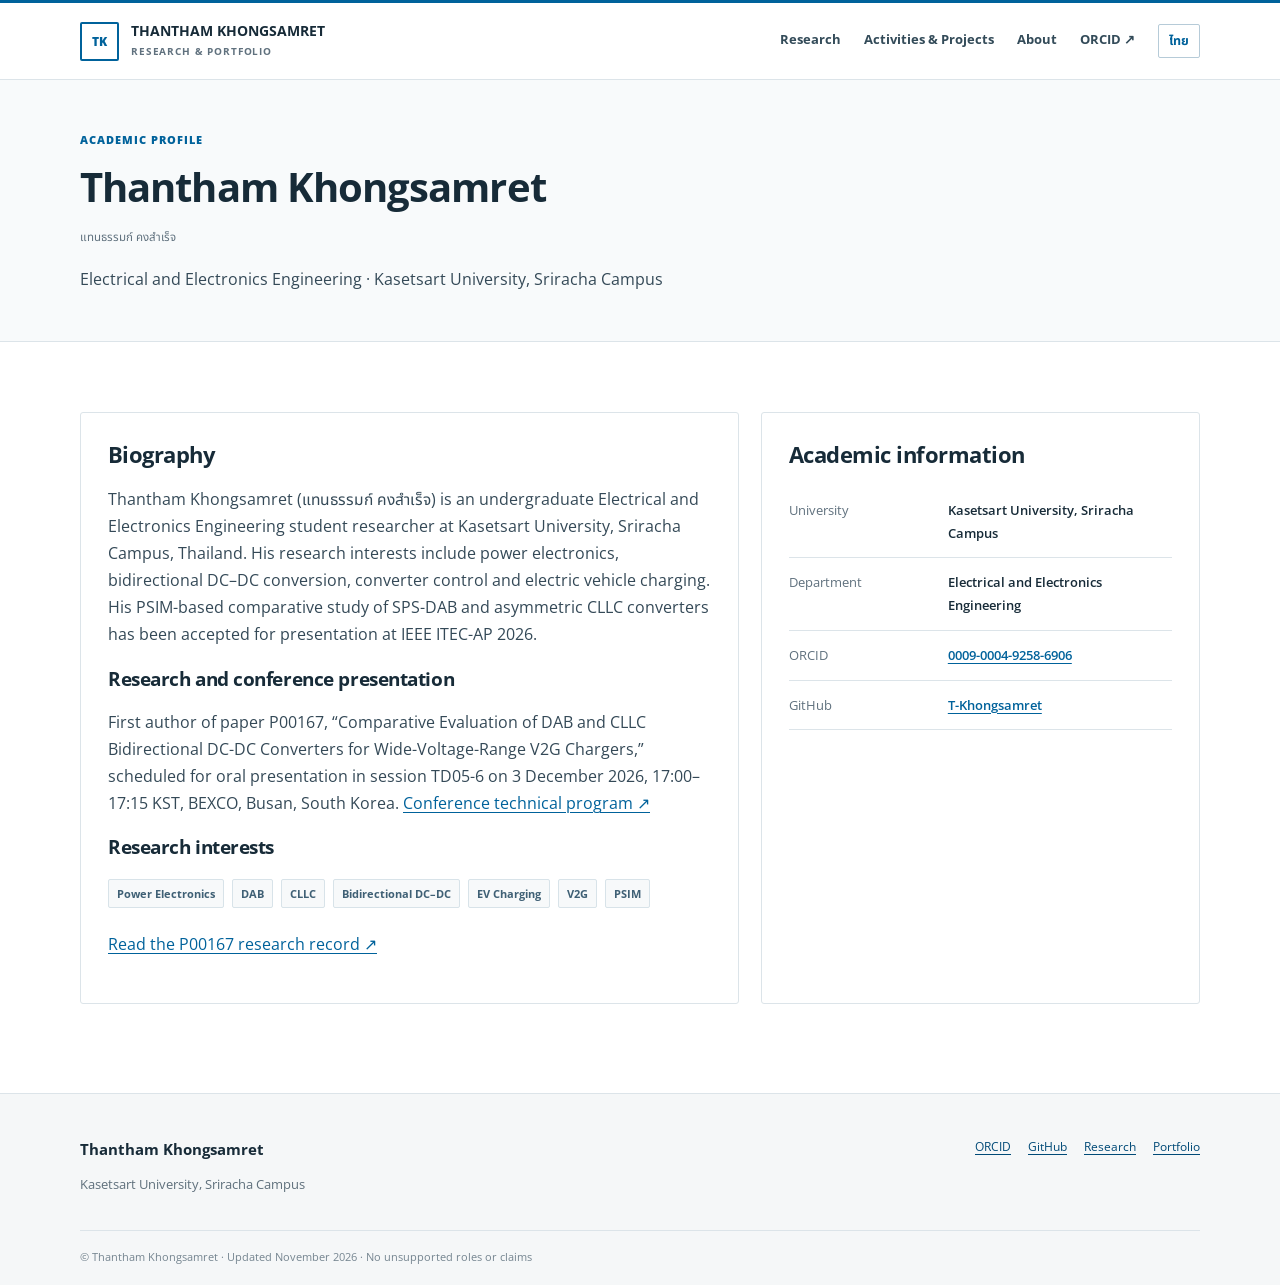
==== commit ce019856: "Clarify bilingual researcher identity and P00167 evidence for Google Search; correct stale repositor" ====
--- a/about/index.html
+++ b/about/index.html
@@ -1 +1 @@
-<!doctype html><html lang="en"><head><meta charset="utf-8"><meta name="viewport" content="width=device-width,initial-scale=1"><title>Thantham Khongsamret — Research Biography | Thantham Khongsamret</title><meta name="description" content="Thantham Khongsamret (แทนธรรมก์ คงสำเร็จ), power electronics and EV charging researcher at Kasetsart University."><meta name="robots" content="index,follow,max-image-preview:large"><meta name="author" content="Thantham Khongsamret"><link rel="canonical" href="https://t-khongsamret.github.io/about/"><link rel="alternate" hreflang="en" href="https://t-khongsamret.github.io/about/"><link rel="alternate" hreflang="th" href="https://t-khongsamret.github.io/th/about/"><link rel="me" href="https://orcid.org/0009-0004-9258-6906"><meta property="og:title" content="Thantham Khongsamret — Research Biography | Thantham Khongsamret"><meta property="og:description" content="Thantham Khongsamret (แทนธรรมก์ คงสำเร็จ), power electronics and EV charging researcher at Kasetsart University."><meta property="og:url" content="https://t-khongsamret.github.io/about/"><meta name="theme-color" content="#0d3045"><link rel="stylesheet" href="/assets/portfolio.css"><link rel="icon" type="image/svg+xml" href="/assets/favicon.svg"><script type="application/ld+json">{"@context":"https://schema.org","@type":"ProfilePage","mainEntity":{"@id":"https://t-khongsamret.github.io/#person","@type":"Person","name":"Thantham Khongsamret","alternateName":"แทนธรรมก์ คงสำเร็จ","sameAs":["https://orcid.org/0009-0004-9258-6906","https://github.com/T-Khongsamret"],"affiliation":{"@type":"CollegeOrUniversity","name":"Kasetsart University, Sriracha Campus"}}}</script></head><body><a href="#main" class="sno">Skip</a><header class="top"><div class="wrap top-inner"><a class="logo" href="/"><span class="logomark">TK</span><span><b>THANTHAM KHONGSAMRET</b><small>RESEARCH & PORTFOLIO</small></span></a><nav class="navlinks"><a href="/research/">Research</a><a href="/activities/">Activities & Projects</a><a href="/about/">About</a><a href="https://orcid.org/0009-0004-9258-6906" rel="me">ORCID ↗</a><a class="language" href="/th/">ไทย</a></nav></div></header><main id="main"><section class="pagehero"><div class="wrap"><div class="eyebrow">ACADEMIC PROFILE</div><h1>Thantham Khongsamret</h1><p class="lead">Electrical and Electronics Engineering · Kasetsart University, Sriracha Campus</p></div></section><section class="section"><div class="wrap about-grid"><article class="panel"><h2>Biography</h2><p>Thantham Khongsamret (แทนธรรมก์ คงสำเร็จ) is an undergraduate Electrical and Electronics Engineering student researcher at Kasetsart University, Sriracha Campus, Thailand. His research interests include power electronics, bidirectional DC–DC conversion, converter control and electric vehicle charging. His PSIM-based comparative study of SPS-DAB and asymmetric CLLC converters has been accepted for presentation at IEEE ITEC-AP 2026.</p><h3>Research interests</h3><div class="pills"><span class="tag">Power Electronics</span><span class="tag">DAB</span><span class="tag">CLLC</span><span class="tag">Bidirectional DC–DC</span><span class="tag">EV Charging</span><span class="tag">V2G</span><span class="tag">PSIM</span></div><p><a href="/research/p00167/">Read the P00167 research record ↗</a></p></article><aside class="panel"><h2>Academic information</h2><dl><div class="facts"><dt>University</dt><dd>Kasetsart University, Sriracha Campus</dd></div><div class="facts"><dt>Department</dt><dd>Electrical and Electronics Engineering</dd></div><div class="facts"><dt>ORCID</dt><dd><a href="https://orcid.org/0009-0004-9258-6906" rel="me">0009-0004-9258-6906</a></dd></div><div class="facts"><dt>GitHub</dt><dd><a href="https://github.com/T-Khongsamret">T-Khongsamret</a></dd></div></dl></aside></div></section></main><footer class="footer"><div class="wrap"><div class="footer-inner"><div><b>Thantham Khongsamret</b><p>Kasetsart University, Sriracha Campus</p></div><div class="footerlinks"><a href="https://orcid.org/0009-0004-9258-6906" rel="me">ORCID</a><a href="https://github.com/T-Khongsamret">GitHub</a><a href="/research/">Research</a><a href="/activities/">Portfolio</a></div></div><div class="copyright">© Thantham Khongsamret · Updated November 2026 · No unsupported roles or claims</div></div></footer><script defer src="/assets/portfolio.js"></script></body></html>+<!doctype html><html lang="en"><head><meta charset="utf-8"><meta name="viewport" content="width=device-width,initial-scale=1"><title>Thantham Khongsamret (แทนธรรมก์ คงสำเร็จ) | Research Biography</title><meta name="description" content="Biography of Thantham Khongsamret (แทนธรรมก์ คงสำเร็จ), electrical engineering undergraduate student researcher at Kasetsart University Sriracha, first author of IEEE ITEC-AP 2026 oral paper P00167."><meta name="robots" content="index,follow,max-image-preview:large"><meta name="author" content="Thantham Khongsamret"><link rel="canonical" href="https://t-khongsamret.github.io/about/"><link rel="alternate" hreflang="en" href="https://t-khongsamret.github.io/about/"><link rel="alternate" hreflang="th" href="https://t-khongsamret.github.io/th/about/"><link rel="me" href="https://orcid.org/0009-0004-9258-6906"><meta property="og:title" content="Thantham Khongsamret (แทนธรรมก์ คงสำเร็จ) | Research Biography"><meta property="og:description" content="Biography of Thantham Khongsamret (แทนธรรมก์ คงสำเร็จ), electrical engineering undergraduate student researcher at Kasetsart University Sriracha, first author of IEEE ITEC-AP 2026 oral paper P00167."><meta property="og:url" content="https://t-khongsamret.github.io/about/"><meta name="theme-color" content="#00629b"><link rel="stylesheet" href="/assets/portfolio.css"><link rel="icon" type="image/svg+xml" href="/assets/favicon.svg"><script type="application/ld+json">{"@context":"https://schema.org","@type":"ProfilePage","mainEntity":{"@id":"https://t-khongsamret.github.io/#person","@type":"Person","name":"Thantham Khongsamret","alternateName":"แทนธรรมก์ คงสำเร็จ","sameAs":["https://orcid.org/0009-0004-9258-6906","https://github.com/T-Khongsamret"],"affiliation":{"@type":"CollegeOrUniversity","name":"Kasetsart University, Sriracha Campus"},"givenName":"Thantham","familyName":"Khongsamret","identifier":"https://orcid.org/0009-0004-9258-6906","url":"https://t-khongsamret.github.io/","description":"Electrical and Electronics Engineering undergraduate student researcher, Kasetsart University, Sriracha Campus; power electronics, DAB, CLLC, EV charging and V2G."},"dateModified":"2026-11-12"}</script></head><body><a href="#main" class="sno">Skip</a><header class="top"><div class="wrap top-inner"><a class="logo" href="/"><span class="logomark">TK</span><span><b>THANTHAM KHONGSAMRET</b><small>RESEARCH & PORTFOLIO</small></span></a><nav class="navlinks"><a href="/research/">Research</a><a href="/activities/">Activities & Projects</a><a href="/about/">About</a><a href="https://orcid.org/0009-0004-9258-6906" rel="me">ORCID ↗</a><a class="language" href="/th/">ไทย</a></nav></div></header><main id="main"><section class="pagehero"><div class="wrap"><div class="eyebrow">ACADEMIC PROFILE</div><h1>Thantham Khongsamret</h1><p class="tiny">แทนธรรมก์ คงสำเร็จ</p><p class="lead">Electrical and Electronics Engineering · Kasetsart University, Sriracha Campus</p></div></section><section class="section"><div class="wrap about-grid"><article class="panel"><h2>Biography</h2><p>Thantham Khongsamret (แทนธรรมก์ คงสำเร็จ) is an undergraduate Electrical and Electronics Engineering student researcher at Kasetsart University, Sriracha Campus, Thailand. His research interests include power electronics, bidirectional DC–DC conversion, converter control and electric vehicle charging. His PSIM-based comparative study of SPS-DAB and asymmetric CLLC converters has been accepted for presentation at IEEE ITEC-AP 2026.</p><h3>Research and conference presentation</h3><p>First author of paper P00167, “Comparative Evaluation of DAB and CLLC Bidirectional DC-DC Converters for Wide-Voltage-Range V2G Chargers,” scheduled for oral presentation in session TD05-6 on 3 December 2026, 17:00–17:15 KST, BEXCO, Busan, South Korea. <a href="https://itec-ap2026.com/technical-program/" target="_blank" rel="noopener noreferrer">Conference technical program ↗</a></p><h3>Research interests</h3><div class="pills"><span class="tag">Power Electronics</span><span class="tag">DAB</span><span class="tag">CLLC</span><span class="tag">Bidirectional DC–DC</span><span class="tag">EV Charging</span><span class="tag">V2G</span><span class="tag">PSIM</span></div><p><a href="/research/p00167/">Read the P00167 research record ↗</a></p></article><aside class="panel"><h2>Academic information</h2><dl><div class="facts"><dt>University</dt><dd>Kasetsart University, Sriracha Campus</dd></div><div class="facts"><dt>Department</dt><dd>Electrical and Electronics Engineering</dd></div><div class="facts"><dt>ORCID</dt><dd><a href="https://orcid.org/0009-0004-9258-6906" rel="me">0009-0004-9258-6906</a></dd></div><div class="facts"><dt>GitHub</dt><dd><a href="https://github.com/T-Khongsamret">T-Khongsamret</a></dd></div></dl></aside></div></section></main><footer class="footer"><div class="wrap"><div class="footer-inner"><div><b>Thantham Khongsamret</b><p>Kasetsart University, Sriracha Campus</p></div><div class="footerlinks"><a href="https://orcid.org/0009-0004-9258-6906" rel="me">ORCID</a><a href="https://github.com/T-Khongsamret">GitHub</a><a href="/research/">Research</a><a href="/activities/">Portfolio</a></div></div><div class="copyright">© Thantham Khongsamret · Updated November 2026 · No unsupported roles or claims</div></div></footer><script defer src="/assets/portfolio.js"></script></body></html>
--- a/assets/portfolio.css
+++ b/assets/portfolio.css
@@ -14,3 +14,41 @@
 section[id]{scroll-margin-top:100px}[hidden]{display:none!important}
 @media(max-width:950px){.hero-grid,.paper-layout,.about-grid{grid-template-columns:1fr}.hero{padding:52px 0}.side{position:static}.grid3{grid-template-columns:repeat(2,1fr)}}
 @media(max-width:670px){body{font-size:14.5px}.wrap{width:calc(100% - 30px)}.top-inner{display:block;padding:13px 0;min-height:0}.logo{margin-bottom:10px}.navlinks{justify-content:flex-start;gap:12px}.navlinks a{font-size:11px;padding:5px 0}.hero{padding:39px 0}.hero h1{font-size:2.12rem}.lead,.hero .lead{font-size:15px}.section{padding:43px 0}.section-header{display:block}.section-header p{margin-top:12px}.grid3,.feature,.research-grid,.metrics{grid-template-columns:1fr}.feature .art{border-right:0;border-bottom:1px solid var(--line)}.feature .body{padding:23px}.tile{min-height:0}.tile p{min-height:0}.paper-card,.panel{padding:19px}.metric{border-right:0;border-bottom:1px solid var(--line)}.metric:last-child{border:0}.pagehero{padding:37px 0}.pagehero h1{font-size:2rem}.responsive-frame{height:445px}.footer-inner{display:block}.footerlinks{margin-top:20px}.facts{grid-template-columns:1fr;gap:4px}}
+
+
+/* Engineering project documentation */
+.schematics-grid{display:grid;grid-template-columns:repeat(2,minmax(0,1fr));gap:24px;align-items:start;margin-top:22px}
+.schematics-grid article{min-width:0}.schematics-grid h3{font-size:18px}.schematics-grid p{font-size:13.5px;line-height:1.8}
+.project-schematic{width:100%;height:auto;display:block;object-fit:contain;background:#fff;border:1px solid var(--line);padding:7px;transition:border-color .18s}
+a:hover .project-schematic{border-color:var(--blue)}.file-actions{font-weight:700;font-size:12px!important;margin-top:14px}
+.table-scroll{overflow-x:auto;border:1px solid var(--line);margin:18px 0 12px}
+.results-table{width:100%;border-collapse:collapse;min-width:570px;background:white;font-size:12px;line-height:1.55}
+.results-table th{background:#f2f6f8;color:#29495f;text-align:left;font-size:11px;padding:12px;border-bottom:2px solid #bdccd5;white-space:nowrap}
+.results-table td{padding:9px 12px;border-bottom:1px solid var(--line);font-variant-numeric:tabular-nums;white-space:nowrap}
+.results-table tbody tr:nth-child(even){background:#fbfcfd}.results-table .positive{color:#8a501a}.results-table .negative{color:#00629b}
+.resource-list{border-top:1px solid var(--line)}.resource-list a{display:flex;align-items:center;justify-content:space-between;gap:16px;text-decoration:none;padding:16px 0;border-bottom:1px solid var(--line)}.resource-list a strong{font-size:13px;color:var(--ink)}.resource-list a span{font-size:12px;color:var(--blue);text-align:right}
+.project-thumb{display:block;width:100%;height:auto;border:1px solid #e0e7eb;background:#fff;margin:10px 0 14px;object-fit:cover}
+@media(max-width:750px){.schematics-grid{grid-template-columns:1fr}.resource-list a{display:block}.resource-list a span{display:block;text-align:left;margin-top:5px}.results-table{font-size:11px}}
+
+
+/* Verified 10 kW study: editorial charts and technical appendices */
+.eff-chart-grid{display:grid;grid-template-columns:repeat(2,minmax(0,1fr));gap:15px;margin:18px 0 12px}
+.eff-chart{margin:0;padding:15px 16px 12px;background:#fff;border:1px solid #dce4e9;border-radius:3px;min-width:0}
+.eff-chart figcaption{display:flex;align-items:baseline;justify-content:space-between;flex-wrap:wrap;gap:12px;margin-bottom:6px;font-size:12px;color:#526879}
+.eff-chart figcaption strong{font-size:14px;color:#203644}.eff-chart svg{width:100%;height:auto;display:block}
+.process-grid,.method-grid{display:grid;grid-template-columns:repeat(2,minmax(0,1fr));gap:15px;margin:20px 0}
+.process-step,.method-grid>div{padding:18px;background:#f7fafb;border:1px solid #e1e8ed;border-radius:3px;min-width:0}
+.process-step b{display:block;font-size:12px;color:#00629b;margin-bottom:7px}
+.process-step p,.method-grid p{margin:0;font-size:12.6px;line-height:1.75}
+.method-grid h3{margin:0 0 9px;font-size:15px}
+.method-grid code{font:12px/1.85 ui-monospace,Consolas,monospace;overflow-wrap:anywhere;color:#1d4963}
+.technical-details{border:1px solid #d4e0e8;border-radius:3px;margin:22px 0 0;background:white}
+.technical-details summary{padding:12px 15px;cursor:pointer;font-size:13px;font-weight:700;color:#00629b}
+.technical-details[open] summary{border-bottom:1px solid #dce4e9}
+.technical-details>p,.technical-details>.table-scroll{margin:14px 15px}
+.related-grid{display:grid;grid-template-columns:repeat(2,minmax(0,1fr));gap:13px;margin:18px 0 22px}
+.related-grid a{border:1px solid #d8e3e9;background:#fbfcfd;padding:17px;text-decoration:none;color:#244455;border-radius:3px}
+.related-grid a:hover{border-color:#00629b;background:#f3f8fa}
+.related-grid strong{display:block;font-size:13px;color:#00629b;margin-bottom:9px}
+.related-grid span{display:block;font-size:12px;color:#526777;line-height:1.75}
+@media(max-width:780px){.eff-chart-grid,.process-grid,.method-grid,.related-grid{grid-template-columns:1fr}}
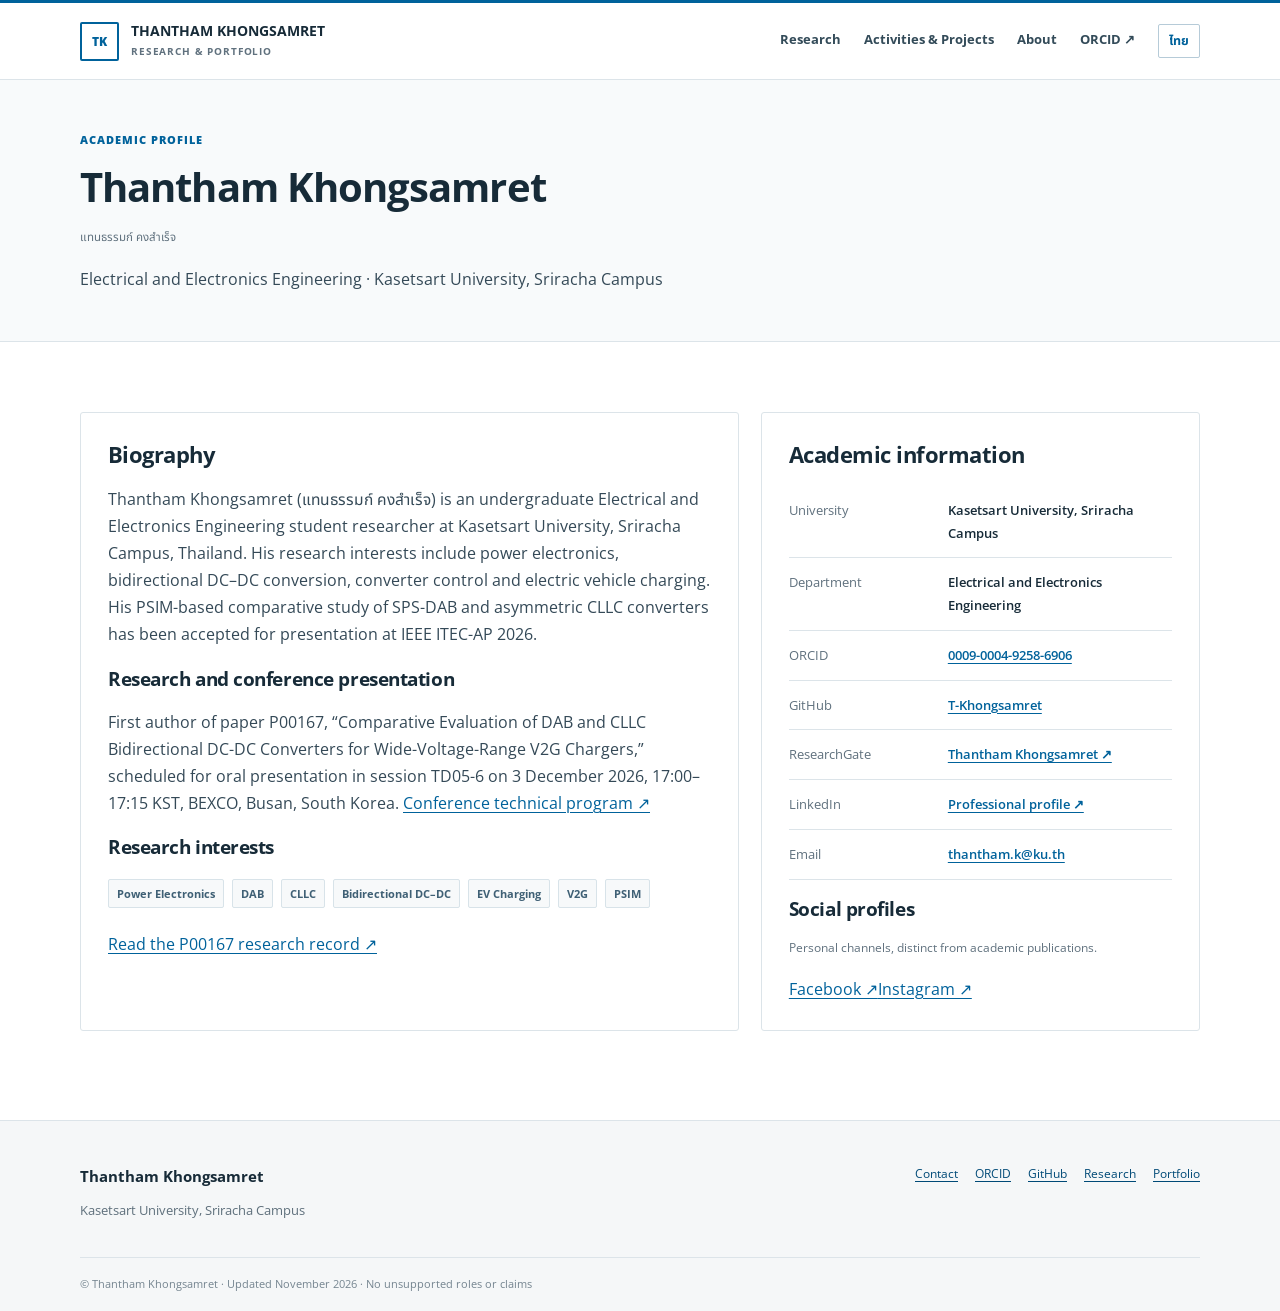
==== commit 24988f16: "Add researcher contact, ResearchGate, LinkedIn and personal social links to bilingual academic profi" ====
--- a/about/index.html
+++ b/about/index.html
@@ -1 +1 @@
-<!doctype html><html lang="en"><head><meta charset="utf-8"><meta name="viewport" content="width=device-width,initial-scale=1"><title>Thantham Khongsamret (แทนธรรมก์ คงสำเร็จ) | Research Biography</title><meta name="description" content="Biography of Thantham Khongsamret (แทนธรรมก์ คงสำเร็จ), electrical engineering undergraduate student researcher at Kasetsart University Sriracha, first author of IEEE ITEC-AP 2026 oral paper P00167."><meta name="robots" content="index,follow,max-image-preview:large"><meta name="author" content="Thantham Khongsamret"><link rel="canonical" href="https://t-khongsamret.github.io/about/"><link rel="alternate" hreflang="en" href="https://t-khongsamret.github.io/about/"><link rel="alternate" hreflang="th" href="https://t-khongsamret.github.io/th/about/"><link rel="me" href="https://orcid.org/0009-0004-9258-6906"><meta property="og:title" content="Thantham Khongsamret (แทนธรรมก์ คงสำเร็จ) | Research Biography"><meta property="og:description" content="Biography of Thantham Khongsamret (แทนธรรมก์ คงสำเร็จ), electrical engineering undergraduate student researcher at Kasetsart University Sriracha, first author of IEEE ITEC-AP 2026 oral paper P00167."><meta property="og:url" content="https://t-khongsamret.github.io/about/"><meta name="theme-color" content="#00629b"><link rel="stylesheet" href="/assets/portfolio.css"><link rel="icon" type="image/svg+xml" href="/assets/favicon.svg"><script type="application/ld+json">{"@context":"https://schema.org","@type":"ProfilePage","mainEntity":{"@id":"https://t-khongsamret.github.io/#person","@type":"Person","name":"Thantham Khongsamret","alternateName":"แทนธรรมก์ คงสำเร็จ","sameAs":["https://orcid.org/0009-0004-9258-6906","https://github.com/T-Khongsamret"],"affiliation":{"@type":"CollegeOrUniversity","name":"Kasetsart University, Sriracha Campus"},"givenName":"Thantham","familyName":"Khongsamret","identifier":"https://orcid.org/0009-0004-9258-6906","url":"https://t-khongsamret.github.io/","description":"Electrical and Electronics Engineering undergraduate student researcher, Kasetsart University, Sriracha Campus; power electronics, DAB, CLLC, EV charging and V2G."},"dateModified":"2026-11-12"}</script></head><body><a href="#main" class="sno">Skip</a><header class="top"><div class="wrap top-inner"><a class="logo" href="/"><span class="logomark">TK</span><span><b>THANTHAM KHONGSAMRET</b><small>RESEARCH & PORTFOLIO</small></span></a><nav class="navlinks"><a href="/research/">Research</a><a href="/activities/">Activities & Projects</a><a href="/about/">About</a><a href="https://orcid.org/0009-0004-9258-6906" rel="me">ORCID ↗</a><a class="language" href="/th/">ไทย</a></nav></div></header><main id="main"><section class="pagehero"><div class="wrap"><div class="eyebrow">ACADEMIC PROFILE</div><h1>Thantham Khongsamret</h1><p class="tiny">แทนธรรมก์ คงสำเร็จ</p><p class="lead">Electrical and Electronics Engineering · Kasetsart University, Sriracha Campus</p></div></section><section class="section"><div class="wrap about-grid"><article class="panel"><h2>Biography</h2><p>Thantham Khongsamret (แทนธรรมก์ คงสำเร็จ) is an undergraduate Electrical and Electronics Engineering student researcher at Kasetsart University, Sriracha Campus, Thailand. His research interests include power electronics, bidirectional DC–DC conversion, converter control and electric vehicle charging. His PSIM-based comparative study of SPS-DAB and asymmetric CLLC converters has been accepted for presentation at IEEE ITEC-AP 2026.</p><h3>Research and conference presentation</h3><p>First author of paper P00167, “Comparative Evaluation of DAB and CLLC Bidirectional DC-DC Converters for Wide-Voltage-Range V2G Chargers,” scheduled for oral presentation in session TD05-6 on 3 December 2026, 17:00–17:15 KST, BEXCO, Busan, South Korea. <a href="https://itec-ap2026.com/technical-program/" target="_blank" rel="noopener noreferrer">Conference technical program ↗</a></p><h3>Research interests</h3><div class="pills"><span class="tag">Power Electronics</span><span class="tag">DAB</span><span class="tag">CLLC</span><span class="tag">Bidirectional DC–DC</span><span class="tag">EV Charging</span><span class="tag">V2G</span><span class="tag">PSIM</span></div><p><a href="/research/p00167/">Read the P00167 research record ↗</a></p></article><aside class="panel"><h2>Academic information</h2><dl><div class="facts"><dt>University</dt><dd>Kasetsart University, Sriracha Campus</dd></div><div class="facts"><dt>Department</dt><dd>Electrical and Electronics Engineering</dd></div><div class="facts"><dt>ORCID</dt><dd><a href="https://orcid.org/0009-0004-9258-6906" rel="me">0009-0004-9258-6906</a></dd></div><div class="facts"><dt>GitHub</dt><dd><a href="https://github.com/T-Khongsamret">T-Khongsamret</a></dd></div></dl></aside></div></section></main><footer class="footer"><div class="wrap"><div class="footer-inner"><div><b>Thantham Khongsamret</b><p>Kasetsart University, Sriracha Campus</p></div><div class="footerlinks"><a href="https://orcid.org/0009-0004-9258-6906" rel="me">ORCID</a><a href="https://github.com/T-Khongsamret">GitHub</a><a href="/research/">Research</a><a href="/activities/">Portfolio</a></div></div><div class="copyright">© Thantham Khongsamret · Updated November 2026 · No unsupported roles or claims</div></div></footer><script defer src="/assets/portfolio.js"></script></body></html>+<!doctype html><html lang="en"><head><meta charset="utf-8"><meta name="viewport" content="width=device-width,initial-scale=1"><title>Thantham Khongsamret (แทนธรรมก์ คงสำเร็จ) | Research Biography</title><meta name="description" content="Biography of Thantham Khongsamret (แทนธรรมก์ คงสำเร็จ), electrical engineering undergraduate student researcher at Kasetsart University Sriracha, first author of IEEE ITEC-AP 2026 oral paper P00167."><meta name="robots" content="index,follow,max-image-preview:large"><meta name="author" content="Thantham Khongsamret"><link rel="canonical" href="https://t-khongsamret.github.io/about/"><link rel="alternate" hreflang="en" href="https://t-khongsamret.github.io/about/"><link rel="alternate" hreflang="th" href="https://t-khongsamret.github.io/th/about/"><link rel="me" href="https://orcid.org/0009-0004-9258-6906"><meta property="og:title" content="Thantham Khongsamret (แทนธรรมก์ คงสำเร็จ) | Research Biography"><meta property="og:description" content="Biography of Thantham Khongsamret (แทนธรรมก์ คงสำเร็จ), electrical engineering undergraduate student researcher at Kasetsart University Sriracha, first author of IEEE ITEC-AP 2026 oral paper P00167."><meta property="og:url" content="https://t-khongsamret.github.io/about/"><meta name="theme-color" content="#00629b"><link rel="stylesheet" href="/assets/portfolio.css"><link rel="icon" type="image/svg+xml" href="/assets/favicon.svg"><script type="application/ld+json">{"@context":"https://schema.org","@type":"ProfilePage","mainEntity":{"@id":"https://t-khongsamret.github.io/#person","@type":"Person","name":"Thantham Khongsamret","alternateName":"แทนธรรมก์ คงสำเร็จ","sameAs":["https://orcid.org/0009-0004-9258-6906","https://github.com/T-Khongsamret","https://www.researchgate.net/profile/Thantham-Khongsamret","https://www.linkedin.com/in/%E0%B9%80%E0%B9%80%E0%B8%97%E0%B8%99%E0%B8%98%E0%B8%A3%E0%B8%A3%E0%B8%A1%E0%B8%81%E0%B9%8C-%E0%B8%84%E0%B8%87%E0%B8%AA%E0%B9%8D%E0%B8%B2%E0%B9%80%E0%B8%A3%E0%B9%87%E0%B8%88-5673083a2/","https://web.facebook.com/thantham.khongsamret","https://www.instagram.com/thank_yxu/"],"affiliation":{"@type":"CollegeOrUniversity","name":"Kasetsart University, Sriracha Campus"},"givenName":"Thantham","familyName":"Khongsamret","identifier":"https://orcid.org/0009-0004-9258-6906","url":"https://t-khongsamret.github.io/","description":"Electrical and Electronics Engineering undergraduate student researcher, Kasetsart University, Sriracha Campus; power electronics, DAB, CLLC, EV charging and V2G.","email":"thantham.k@ku.th"},"dateModified":"2026-11-12"}</script></head><body><a href="#main" class="sno">Skip</a><header class="top"><div class="wrap top-inner"><a class="logo" href="/"><span class="logomark">TK</span><span><b>THANTHAM KHONGSAMRET</b><small>RESEARCH & PORTFOLIO</small></span></a><nav class="navlinks"><a href="/research/">Research</a><a href="/activities/">Activities & Projects</a><a href="/about/">About</a><a href="https://orcid.org/0009-0004-9258-6906" rel="me">ORCID ↗</a><a class="language" href="/th/">ไทย</a></nav></div></header><main id="main"><section class="pagehero"><div class="wrap"><div class="eyebrow">ACADEMIC PROFILE</div><h1>Thantham Khongsamret</h1><p class="tiny">แทนธรรมก์ คงสำเร็จ</p><p class="lead">Electrical and Electronics Engineering · Kasetsart University, Sriracha Campus</p></div></section><section class="section"><div class="wrap about-grid"><article class="panel"><h2>Biography</h2><p>Thantham Khongsamret (แทนธรรมก์ คงสำเร็จ) is an undergraduate Electrical and Electronics Engineering student researcher at Kasetsart University, Sriracha Campus, Thailand. His research interests include power electronics, bidirectional DC–DC conversion, converter control and electric vehicle charging. His PSIM-based comparative study of SPS-DAB and asymmetric CLLC converters has been accepted for presentation at IEEE ITEC-AP 2026.</p><h3>Research and conference presentation</h3><p>First author of paper P00167, “Comparative Evaluation of DAB and CLLC Bidirectional DC-DC Converters for Wide-Voltage-Range V2G Chargers,” scheduled for oral presentation in session TD05-6 on 3 December 2026, 17:00–17:15 KST, BEXCO, Busan, South Korea. <a href="https://itec-ap2026.com/technical-program/" target="_blank" rel="noopener noreferrer">Conference technical program ↗</a></p><h3>Research interests</h3><div class="pills"><span class="tag">Power Electronics</span><span class="tag">DAB</span><span class="tag">CLLC</span><span class="tag">Bidirectional DC–DC</span><span class="tag">EV Charging</span><span class="tag">V2G</span><span class="tag">PSIM</span></div><p><a href="/research/p00167/">Read the P00167 research record ↗</a></p></article><aside class="panel"><h2>Academic information</h2><dl><div class="facts"><dt>University</dt><dd>Kasetsart University, Sriracha Campus</dd></div><div class="facts"><dt>Department</dt><dd>Electrical and Electronics Engineering</dd></div><div class="facts"><dt>ORCID</dt><dd><a href="https://orcid.org/0009-0004-9258-6906" rel="me">0009-0004-9258-6906</a></dd></div><div class="facts"><dt>GitHub</dt><dd><a href="https://github.com/T-Khongsamret">T-Khongsamret</a></dd></div><div class="facts"><dt>ResearchGate</dt><dd><a href="https://www.researchgate.net/profile/Thantham-Khongsamret" target="_blank" rel="me noopener noreferrer">Thantham Khongsamret ↗</a></dd></div><div class="facts"><dt>LinkedIn</dt><dd><a href="https://www.linkedin.com/in/%E0%B9%80%E0%B9%80%E0%B8%97%E0%B8%99%E0%B8%98%E0%B8%A3%E0%B8%A3%E0%B8%A1%E0%B8%81%E0%B9%8C-%E0%B8%84%E0%B8%87%E0%B8%AA%E0%B9%8D%E0%B8%B2%E0%B9%80%E0%B8%A3%E0%B9%87%E0%B8%88-5673083a2/" target="_blank" rel="me noopener noreferrer">Professional profile ↗</a></dd></div><div class="facts"><dt>Email</dt><dd><a href="mailto:thantham.k@ku.th">thantham.k@ku.th</a></dd></div></dl><div class="personal-networks"><h3>Social profiles</h3><p class="tiny">Personal channels, distinct from academic publications.</p><div class="social-links"><a href="https://web.facebook.com/thantham.khongsamret" target="_blank" rel="me noopener noreferrer">Facebook ↗</a><a href="https://www.instagram.com/thank_yxu/" target="_blank" rel="me noopener noreferrer">Instagram ↗</a></div></div></aside></div></section></main><footer class="footer"><div class="wrap"><div class="footer-inner"><div><b>Thantham Khongsamret</b><p>Kasetsart University, Sriracha Campus</p></div><div class="footerlinks"><a href="mailto:thantham.k@ku.th">Contact</a><a href="https://orcid.org/0009-0004-9258-6906" rel="me">ORCID</a><a href="https://github.com/T-Khongsamret">GitHub</a><a href="/research/">Research</a><a href="/activities/">Portfolio</a></div></div><div class="copyright">© Thantham Khongsamret · Updated November 2026 · No unsupported roles or claims</div></div></footer><script defer src="/assets/portfolio.js"></script></body></html>
